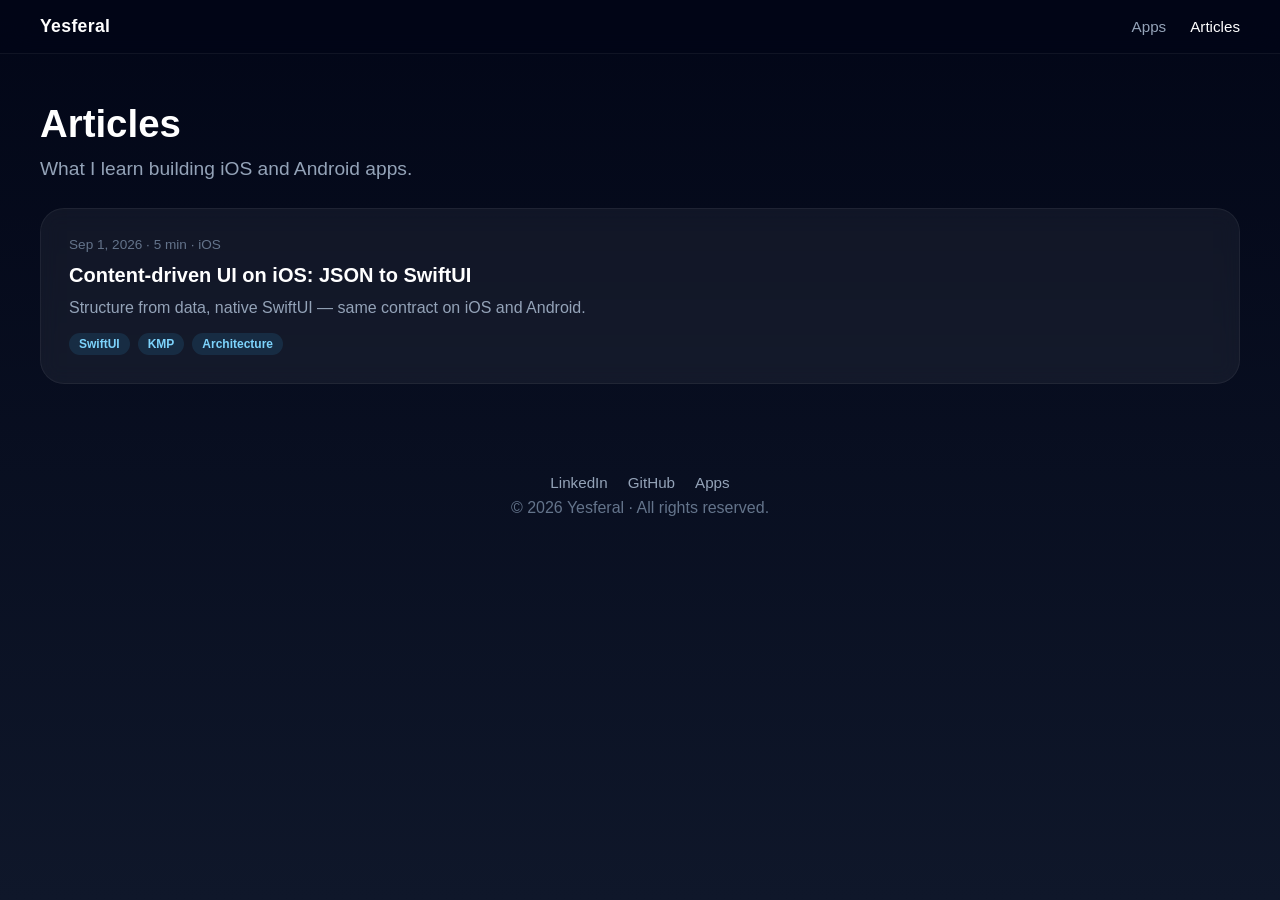
==== articles/index.html @ 01faa684 "Tweak Content-driven UI on iOS article" ====
<!DOCTYPE html>
<html lang="en">
<head>
    <meta charset="UTF-8" />
    <meta name="viewport" content="width=device-width, initial-scale=1.0"/>

    <title>Articles | Yesferal</title>
    <meta name="description" content="What I learn building iOS and Android apps — SwiftUI, Kotlin Multiplatform, and shipping in production."/>
    <link rel="canonical" href="https://yesferal.com/articles/"/>

    <meta property="og:title" content="Articles | Yesferal"/>
    <meta property="og:description" content="What I learn building iOS and Android apps."/>
    <meta property="og:type" content="website"/>
    <meta property="og:url" content="https://yesferal.com/articles/"/>
    <meta property="og:image" content="https://yesferal.com/images/hornsapp.png"/>

    <link rel="stylesheet" href="../styles.css">
</head>

<body>

<nav class="nav">
    <a class="nav-brand" href="/">Yesferal</a>
    <div class="nav-links">
        <a href="/">Apps</a>
        <a class="active" href="/articles/">Articles</a>
    </div>
</nav>

<div class="page-header">
    <h1>Articles</h1>
    <p>What I learn building iOS and Android apps.</p>
</div>

<section class="section">
    <div class="article-grid">
        <a class="article-card" href="/articles/content-driven-ui-swiftui/">
            <p class="meta">Sep 1, 2026 · 5 min · iOS</p>
            <h3>Content-driven UI on iOS: JSON to SwiftUI</h3>
            <p>Structure from data, native SwiftUI — same contract on iOS and Android.</p>
            <div class="tags">
                <span class="tag">SwiftUI</span>
                <span class="tag">KMP</span>
                <span class="tag">Architecture</span>
            </div>
        </a>
    </div>
</section>

<footer>
    <div class="footer-links">
        <a href="https://www.linkedin.com/in/yesferal-cueva" rel="me">LinkedIn</a>
        <a href="https://github.com/Yesferal" rel="me">GitHub</a>
        <a href="/">Apps</a>
    </div>
    © 2026 Yesferal · All rights reserved.
</footer>

</body>
</html>
---- styles.css ----
/* styles.css */

* {
  box-sizing: border-box;
}

html {
  scroll-behavior: smooth;
}

body {
  margin: 0;
  font-family: -apple-system, BlinkMacSystemFont, sans-serif;
  background: linear-gradient(180deg, #020617, #0f172a);
  color: white;
  min-height: 100vh;
}

header {
  text-align: center;
  padding: 80px 20px 40px;
  animation: fadeIn 1s ease;
}

header h1 {
  font-size: 3rem;
  margin-bottom: 10px;
}

header h2 {
  font-size: 2.5rem;
  margin-bottom: 10px;
}

p {
  color: #94a3b8;
  font-size: 1.2rem;
}

.container {
  display: grid;
  grid-template-columns: repeat(auto-fit, minmax(260px, 1fr));
  gap: 30px;
  padding: 40px;
}

.app {
  background: rgba(255,255,255,0.05);
  border-radius: 24px;
  padding: 20px;
  text-align: center;
  backdrop-filter: blur(10px);
  transition: all 0.3s ease;
  opacity: 0;
  transform: translateY(30px);
}

.app.visible {
  opacity: 1;
  transform: translateY(0);
}

.app:hover {
  transform: translateY(-8px) scale(1.02);
}

.app img {
  width: 90px;
  border-radius: 22px;
}

.btn {
  display: block;
  margin: 10px 0;
  padding: 12px;
  border-radius: 12px;
  text-decoration: none;
  font-weight: 600;
  transition: 0.2s;
}

.play {
  background: #22c55e;
  color: black;
}

.play:hover {
  background: #16a34a;
}

.appstore {
  background: white;
  color: black;
}

.appstore:hover {
  background: #e2e8f0;
}

.store-btn {
  background: rgba(255,255,255,0.1);
  color: white;
}

.store-btn:hover {
  background: rgba(255,255,255,0.2);
}

footer {
  text-align: center;
  padding: 30px;
  color: #64748b;
}

@keyframes fadeIn {
  from { opacity: 0; transform: translateY(-20px); }
  to { opacity: 1; transform: translateY(0); }
}


a {
  color: inherit;
}

/* TuMatch Style */
#stores {
    display: none;
    margin-top: 15px;
}

/* Navigation */
.nav {
  display: flex;
  justify-content: space-between;
  align-items: center;
  padding: 16px 40px;
  position: sticky;
  top: 0;
  z-index: 20;
  background: rgba(2, 6, 23, 0.75);
  backdrop-filter: blur(16px);
  border-bottom: 1px solid rgba(255, 255, 255, 0.06);
}

.nav-brand {
  font-weight: 700;
  font-size: 1.1rem;
  text-decoration: none;
  letter-spacing: 0.02em;
}

.nav-links {
  display: flex;
  gap: 24px;
}

.nav-links a {
  text-decoration: none;
  color: #94a3b8;
  font-weight: 500;
  font-size: 0.95rem;
}

.nav-links a:hover,
.nav-links a.active {
  color: white;
}

/* Homepage intro */
header p.lead {
  max-width: 560px;
  margin: 0 auto;
}

.section {
  padding: 20px 40px 60px;
}

.section-heading {
  display: flex;
  justify-content: space-between;
  align-items: baseline;
  gap: 16px;
  margin-bottom: 24px;
}

.section-heading h2 {
  margin: 0;
  font-size: 1.6rem;
}

.section-heading a {
  color: #38bdf8;
  text-decoration: none;
  font-weight: 600;
  font-size: 0.95rem;
}

.section-heading a:hover {
  text-decoration: underline;
}

/* Article cards */
.article-grid {
  display: grid;
  grid-template-columns: repeat(auto-fit, minmax(280px, 1fr));
  gap: 24px;
}

.article-card {
  display: block;
  background: rgba(255, 255, 255, 0.05);
  border-radius: 24px;
  padding: 28px;
  text-decoration: none;
  backdrop-filter: blur(10px);
  border: 1px solid rgba(255, 255, 255, 0.06);
  transition: transform 0.3s ease, background 0.3s ease;
}

.article-card:hover {
  transform: translateY(-6px);
  background: rgba(255, 255, 255, 0.08);
}

.article-card .meta {
  color: #64748b;
  font-size: 0.85rem;
  margin: 0 0 12px;
}

.article-card h3 {
  margin: 0 0 12px;
  font-size: 1.25rem;
  color: white;
}

.article-card p {
  margin: 0 0 16px;
  font-size: 1rem;
  color: #94a3b8;
}

.tags {
  display: flex;
  flex-wrap: wrap;
  gap: 8px;
}

.tag {
  display: inline-block;
  padding: 4px 10px;
  border-radius: 999px;
  background: rgba(56, 189, 248, 0.12);
  color: #7dd3fc;
  font-size: 0.75rem;
  font-weight: 600;
}

/* Article page */
.article-wrap {
  max-width: 720px;
  margin: 0 auto;
  padding: 48px 24px 80px;
  animation: fadeIn 0.8s ease;
}

.article-wrap .crumb {
  color: #64748b;
  font-size: 0.9rem;
  text-decoration: none;
}

.article-wrap .crumb:hover {
  color: #94a3b8;
}

.article-wrap header {
  text-align: left;
  padding: 24px 0 8px;
}

.article-wrap header h1 {
  font-size: clamp(1.8rem, 4vw, 2.6rem);
  line-height: 1.2;
  margin: 0 0 16px;
}

.article-wrap .byline {
  font-size: 0.95rem;
  color: #94a3b8;
  margin: 0 0 8px;
}

.article-body p,
.article-body li {
  color: #cbd5e1;
  font-size: 1.125rem;
  line-height: 1.75;
}

.article-body p {
  margin: 0 0 1.25em;
}

.article-body h2 {
  font-size: 1.45rem;
  margin: 2.4em 0 0.7em;
}

.article-body h3 {
  font-size: 1.15rem;
  margin: 1.8em 0 0.5em;
}

.article-body ul,
.article-body ol {
  padding-left: 1.3em;
  margin: 0 0 1.4em;
}

.article-body li {
  margin-bottom: 0.5em;
}

.article-body a {
  color: #38bdf8;
}

.article-body strong {
  color: #f8fafc;
}

.article-body pre {
  background: #010409;
  border: 1px solid rgba(255, 255, 255, 0.08);
  border-radius: 16px;
  padding: 18px 20px;
  overflow-x: auto;
  margin: 0 0 1.5em;
}

.article-body code {
  font-family: ui-monospace, SFMono-Regular, Menlo, Monaco, Consolas, monospace;
  font-size: 0.88em;
}

.article-body p code,
.article-body li code {
  background: rgba(255, 255, 255, 0.08);
  padding: 2px 6px;
  border-radius: 6px;
  color: #e2e8f0;
}

.article-body pre code {
  color: #e2e8f0;
  font-size: 0.85rem;
  line-height: 1.6;
}

.diagram {
  background: rgba(255, 255, 255, 0.04);
  border: 1px solid rgba(255, 255, 255, 0.08);
  border-radius: 16px;
  padding: 20px 24px;
  margin: 0 0 1.5em;
  overflow-x: auto;
}

.diagram pre {
  background: none;
  border: 0;
  padding: 0;
  margin: 0;
  color: #94a3b8;
  font-size: 0.82rem;
  line-height: 1.45;
}

.callout {
  background: rgba(56, 189, 248, 0.08);
  border-left: 3px solid #38bdf8;
  border-radius: 0 12px 12px 0;
  padding: 16px 20px;
  margin: 0 0 1.5em;
}

.callout p {
  margin: 0;
  font-size: 1.05rem;
}

.article-footer {
  margin-top: 48px;
  padding-top: 28px;
  border-top: 1px solid rgba(255, 255, 255, 0.08);
}

.article-footer p {
  font-size: 1rem;
}

.share-row {
  display: flex;
  flex-wrap: wrap;
  gap: 12px;
  margin-top: 16px;
}

.share-btn {
  display: inline-block;
  padding: 10px 16px;
  border-radius: 12px;
  text-decoration: none;
  font-weight: 600;
  font-size: 0.9rem;
  background: rgba(255, 255, 255, 0.1);
  color: white;
}

.share-btn:hover {
  background: rgba(255, 255, 255, 0.18);
}

.share-btn.linkedin {
  background: #0a66c2;
}

.share-btn.linkedin:hover {
  background: #004182;
}

.footer-links {
  display: flex;
  justify-content: center;
  gap: 20px;
  margin-bottom: 8px;
}

.footer-links a {
  color: #94a3b8;
  text-decoration: none;
  font-size: 0.95rem;
}

.footer-links a:hover {
  color: white;
}

.page-header {
  padding: 48px 40px 8px;
}

.page-header h1 {
  font-size: 2.4rem;
  margin: 0 0 12px;
}

.page-header p {
  max-width: 640px;
  margin: 0;
}

@media (max-width: 640px) {
  .nav,
  .section,
  .page-header,
  .container {
    padding-left: 20px;
    padding-right: 20px;
  }

  header {
    padding: 48px 20px 24px;
  }

  header h1 {
    font-size: 2.2rem;
  }

  .section-heading {
    flex-direction: column;
    align-items: flex-start;
  }
}
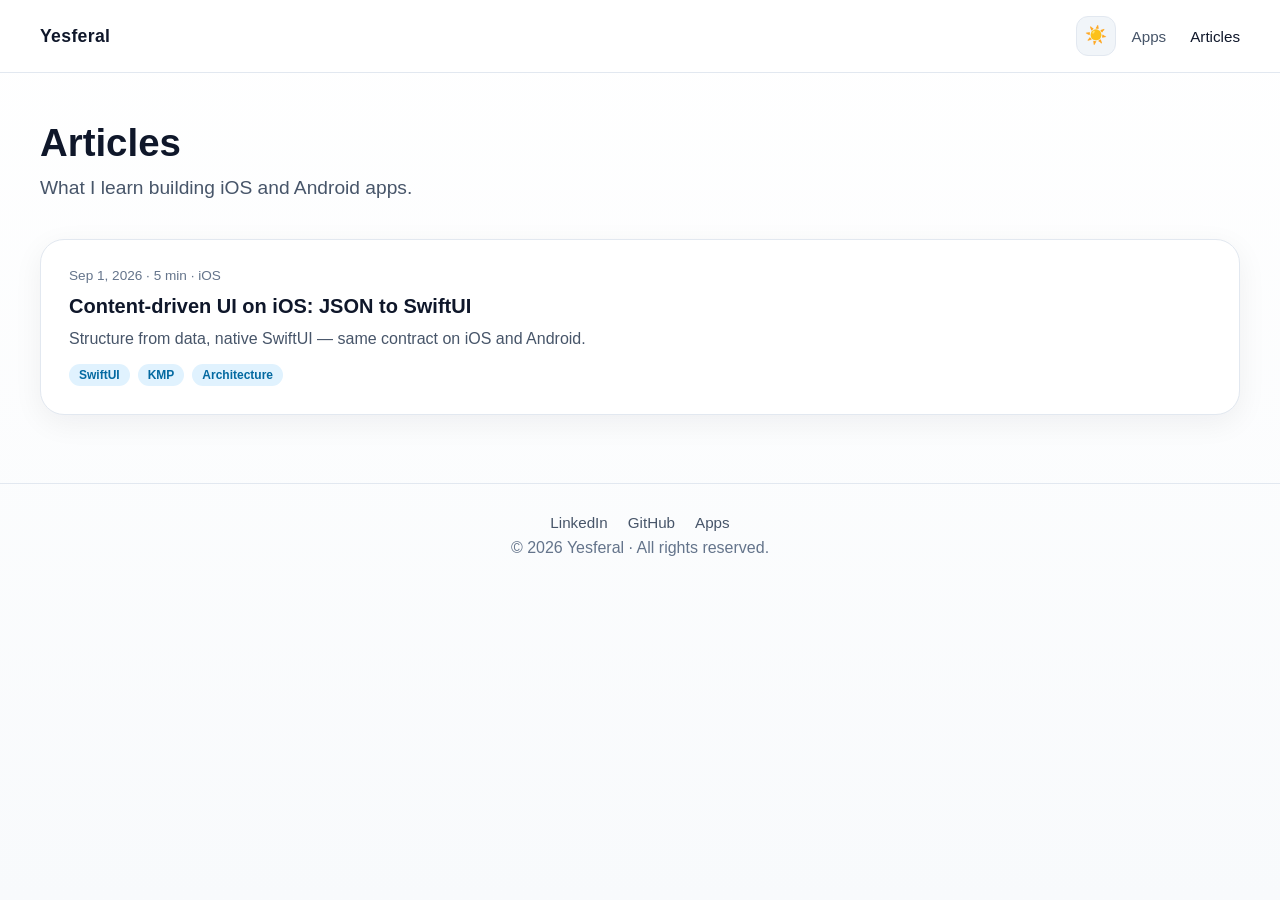
==== commit 99630bd1: "Add light/dark theme toggle" ====
--- a/articles/index.html
+++ b/articles/index.html
@@ -3,6 +3,14 @@
 <head>
     <meta charset="UTF-8" />
     <meta name="viewport" content="width=device-width, initial-scale=1.0"/>
+
+    <script>
+      (function () {
+        const stored = localStorage.getItem("theme");
+        const theme = stored || (window.matchMedia("(prefers-color-scheme: light)").matches ? "light" : "dark");
+        document.documentElement.setAttribute("data-theme", theme);
+      })();
+    </script>
 
     <title>Articles | Yesferal</title>
     <meta name="description" content="What I learn building iOS and Android apps — SwiftUI, Kotlin Multiplatform, and shipping in production."/>
@@ -21,9 +29,12 @@
 
 <nav class="nav">
     <a class="nav-brand" href="/">Yesferal</a>
-    <div class="nav-links">
-        <a href="/">Apps</a>
-        <a class="active" href="/articles/">Articles</a>
+    <div class="nav-actions">
+        <button type="button" class="theme-toggle" id="theme-toggle" aria-label="Toggle theme">🌙</button>
+        <div class="nav-links">
+            <a href="/">Apps</a>
+            <a class="active" href="/articles/">Articles</a>
+        </div>
     </div>
 </nav>
 
@@ -56,5 +67,7 @@
     © 2026 Yesferal · All rights reserved.
 </footer>
 
+<script src="../theme.js"></script>
+
 </body>
 </html>
--- a/styles.css
+++ b/styles.css
@@ -6,19 +6,89 @@
 
 html {
   scroll-behavior: smooth;
+}
+
+:root,
+[data-theme="dark"] {
+  color-scheme: dark;
+  --bg-start: #020617;
+  --bg-end: #0f172a;
+  --text: #ffffff;
+  --text-muted: #94a3b8;
+  --text-subtle: #64748b;
+  --card-bg: rgba(255, 255, 255, 0.05);
+  --card-hover: rgba(255, 255, 255, 0.08);
+  --card-border: rgba(255, 255, 255, 0.06);
+  --nav-bg: rgba(2, 6, 23, 0.75);
+  --nav-border: rgba(255, 255, 255, 0.06);
+  --link: #38bdf8;
+  --tag-bg: rgba(56, 189, 248, 0.12);
+  --tag-text: #7dd3fc;
+  --code-bg: rgba(255, 255, 255, 0.08);
+  --pre-bg: #010409;
+  --pre-border: rgba(255, 255, 255, 0.08);
+  --diagram-bg: rgba(255, 255, 255, 0.04);
+  --callout-bg: rgba(56, 189, 248, 0.08);
+  --callout-border: #38bdf8;
+  --strong: #f8fafc;
+  --body-text: #cbd5e1;
+  --btn-muted-bg: rgba(255, 255, 255, 0.1);
+  --btn-muted-hover: rgba(255, 255, 255, 0.18);
+  --carousel-btn-bg: rgba(255, 255, 255, 0.08);
+  --carousel-btn-border: rgba(255, 255, 255, 0.1);
+  --footer-border: rgba(255, 255, 255, 0.08);
+  --shadow: none;
+  --theme-toggle-bg: rgba(255, 255, 255, 0.08);
+}
+
+[data-theme="light"] {
+  color-scheme: light;
+  --bg-start: #ffffff;
+  --bg-end: #f8fafc;
+  --text: #0f172a;
+  --text-muted: #475569;
+  --text-subtle: #64748b;
+  --card-bg: #ffffff;
+  --card-hover: #ffffff;
+  --card-border: #e2e8f0;
+  --nav-bg: rgba(255, 255, 255, 0.92);
+  --nav-border: #e2e8f0;
+  --link: #0369a1;
+  --tag-bg: #e0f2fe;
+  --tag-text: #0369a1;
+  --code-bg: #f1f5f9;
+  --pre-bg: #f8fafc;
+  --pre-border: #e2e8f0;
+  --diagram-bg: #f8fafc;
+  --callout-bg: #f0f9ff;
+  --callout-border: #0284c7;
+  --strong: #0f172a;
+  --body-text: #334155;
+  --btn-muted-bg: #f1f5f9;
+  --btn-muted-hover: #e2e8f0;
+  --carousel-btn-bg: #ffffff;
+  --carousel-btn-border: #e2e8f0;
+  --footer-border: #e2e8f0;
+  --shadow: 0 8px 30px rgba(15, 23, 42, 0.06);
+  --theme-toggle-bg: #f1f5f9;
 }
 
 body {
   margin: 0;
   font-family: -apple-system, BlinkMacSystemFont, sans-serif;
-  background: linear-gradient(180deg, #020617, #0f172a);
-  color: white;
+  background: linear-gradient(180deg, var(--bg-start), var(--bg-end));
+  color: var(--text);
   min-height: 100vh;
+  transition: background 0.25s ease, color 0.25s ease;
+}
+
+a {
+  color: inherit;
 }
 
 header {
   text-align: center;
-  padding: 80px 20px 40px;
+  padding: 80px 20px 32px;
   animation: fadeIn 1s ease;
 }
 
@@ -33,40 +103,13 @@
 }
 
 p {
-  color: #94a3b8;
+  color: var(--text-muted);
   font-size: 1.2rem;
 }
 
-.container {
-  display: grid;
-  grid-template-columns: repeat(auto-fit, minmax(260px, 1fr));
-  gap: 30px;
-  padding: 40px;
-}
-
-.app {
-  background: rgba(255,255,255,0.05);
-  border-radius: 24px;
-  padding: 20px;
-  text-align: center;
-  backdrop-filter: blur(10px);
-  transition: all 0.3s ease;
-  opacity: 0;
-  transform: translateY(30px);
-}
-
-.app.visible {
-  opacity: 1;
-  transform: translateY(0);
-}
-
-.app:hover {
-  transform: translateY(-8px) scale(1.02);
-}
-
-.app img {
-  width: 90px;
-  border-radius: 22px;
+header p.lead {
+  max-width: 560px;
+  margin: 0 auto;
 }
 
 .btn {
@@ -98,18 +141,20 @@
 }
 
 .store-btn {
-  background: rgba(255,255,255,0.1);
-  color: white;
+  background: var(--btn-muted-bg);
+  color: var(--text);
 }
 
 .store-btn:hover {
-  background: rgba(255,255,255,0.2);
+  background: var(--btn-muted-hover);
 }
 
 footer {
   text-align: center;
   padding: 30px;
-  color: #64748b;
+  color: var(--text-subtle);
+  border-top: 1px solid var(--footer-border);
+  margin-top: 20px;
 }
 
 @keyframes fadeIn {
@@ -117,15 +162,10 @@
   to { opacity: 1; transform: translateY(0); }
 }
 
-
-a {
-  color: inherit;
-}
-
-/* TuMatch Style */
+/* TuMatch */
 #stores {
-    display: none;
-    margin-top: 15px;
+  display: none;
+  margin-top: 15px;
 }
 
 /* Navigation */
@@ -137,9 +177,9 @@
   position: sticky;
   top: 0;
   z-index: 20;
-  background: rgba(2, 6, 23, 0.75);
+  background: var(--nav-bg);
   backdrop-filter: blur(16px);
-  border-bottom: 1px solid rgba(255, 255, 255, 0.06);
+  border-bottom: 1px solid var(--nav-border);
 }
 
 .nav-brand {
@@ -147,6 +187,13 @@
   font-size: 1.1rem;
   text-decoration: none;
   letter-spacing: 0.02em;
+  color: var(--text);
+}
+
+.nav-actions {
+  display: flex;
+  align-items: center;
+  gap: 16px;
 }
 
 .nav-links {
@@ -156,24 +203,39 @@
 
 .nav-links a {
   text-decoration: none;
-  color: #94a3b8;
+  color: var(--text-muted);
   font-weight: 500;
   font-size: 0.95rem;
 }
 
 .nav-links a:hover,
 .nav-links a.active {
-  color: white;
-}
-
-/* Homepage intro */
-header p.lead {
-  max-width: 560px;
-  margin: 0 auto;
-}
-
+  color: var(--text);
+}
+
+.theme-toggle {
+  width: 40px;
+  height: 40px;
+  border-radius: 12px;
+  border: 1px solid var(--card-border);
+  background: var(--theme-toggle-bg);
+  cursor: pointer;
+  font-size: 1.1rem;
+  line-height: 1;
+  display: flex;
+  align-items: center;
+  justify-content: center;
+  transition: background 0.2s ease;
+}
+
+.theme-toggle:hover {
+  background: var(--btn-muted-hover);
+}
+
+/* Sections */
 .section {
-  padding: 20px 40px 60px;
+  padding: 32px 40px 48px;
+  scroll-margin-top: 80px;
 }
 
 .section-heading {
@@ -187,10 +249,11 @@
 .section-heading h2 {
   margin: 0;
   font-size: 1.6rem;
+  color: var(--text);
 }
 
 .section-heading a {
-  color: #38bdf8;
+  color: var(--link);
   text-decoration: none;
   font-weight: 600;
   font-size: 0.95rem;
@@ -198,6 +261,99 @@
 
 .section-heading a:hover {
   text-decoration: underline;
+}
+
+/* Carousel */
+.carousel {
+  position: relative;
+}
+
+.carousel-viewport {
+  overflow-x: auto;
+  scroll-snap-type: x mandatory;
+  scroll-behavior: smooth;
+  -webkit-overflow-scrolling: touch;
+  scrollbar-width: none;
+  padding: 4px 0 8px;
+}
+
+.carousel-viewport::-webkit-scrollbar {
+  display: none;
+}
+
+.carousel-track {
+  display: flex;
+  gap: 24px;
+}
+
+.carousel-item {
+  flex: 0 0 280px;
+  scroll-snap-align: start;
+}
+
+.carousel-btn {
+  position: absolute;
+  top: 50%;
+  transform: translateY(-50%);
+  width: 44px;
+  height: 44px;
+  border-radius: 50%;
+  border: 1px solid var(--carousel-btn-border);
+  background: var(--carousel-btn-bg);
+  color: var(--text);
+  font-size: 1.6rem;
+  line-height: 1;
+  cursor: pointer;
+  z-index: 2;
+  box-shadow: var(--shadow);
+  display: flex;
+  align-items: center;
+  justify-content: center;
+  transition: background 0.2s ease;
+}
+
+.carousel-btn:hover {
+  background: var(--btn-muted-hover);
+}
+
+.carousel-btn-prev {
+  left: -12px;
+}
+
+.carousel-btn-next {
+  right: -12px;
+}
+
+/* Apps */
+.app {
+  background: var(--card-bg);
+  border-radius: 24px;
+  padding: 20px;
+  text-align: center;
+  backdrop-filter: blur(10px);
+  border: 1px solid var(--card-border);
+  box-shadow: var(--shadow);
+  transition: transform 0.3s ease, background 0.3s ease, box-shadow 0.3s ease;
+  opacity: 0;
+  transform: translateY(20px);
+}
+
+.app.visible {
+  opacity: 1;
+  transform: translateY(0);
+}
+
+.app.visible:hover {
+  transform: translateY(-6px);
+}
+
+.app img {
+  width: 90px;
+  border-radius: 22px;
+}
+
+.app h3 {
+  color: var(--text);
 }
 
 /* Article cards */
@@ -209,22 +365,26 @@
 
 .article-card {
   display: block;
-  background: rgba(255, 255, 255, 0.05);
+  background: var(--card-bg);
   border-radius: 24px;
   padding: 28px;
   text-decoration: none;
-  backdrop-filter: blur(10px);
-  border: 1px solid rgba(255, 255, 255, 0.06);
-  transition: transform 0.3s ease, background 0.3s ease;
+  border: 1px solid var(--card-border);
+  box-shadow: var(--shadow);
+  transition: transform 0.3s ease, background 0.3s ease, box-shadow 0.3s ease;
+}
+
+.article-card.carousel-item {
+  min-height: 100%;
 }
 
 .article-card:hover {
   transform: translateY(-6px);
-  background: rgba(255, 255, 255, 0.08);
+  background: var(--card-hover);
 }
 
 .article-card .meta {
-  color: #64748b;
+  color: var(--text-subtle);
   font-size: 0.85rem;
   margin: 0 0 12px;
 }
@@ -232,13 +392,13 @@
 .article-card h3 {
   margin: 0 0 12px;
   font-size: 1.25rem;
-  color: white;
+  color: var(--text);
 }
 
 .article-card p {
   margin: 0 0 16px;
   font-size: 1rem;
-  color: #94a3b8;
+  color: var(--text-muted);
 }
 
 .tags {
@@ -251,8 +411,8 @@
   display: inline-block;
   padding: 4px 10px;
   border-radius: 999px;
-  background: rgba(56, 189, 248, 0.12);
-  color: #7dd3fc;
+  background: var(--tag-bg);
+  color: var(--tag-text);
   font-size: 0.75rem;
   font-weight: 600;
 }
@@ -266,13 +426,13 @@
 }
 
 .article-wrap .crumb {
-  color: #64748b;
+  color: var(--text-subtle);
   font-size: 0.9rem;
   text-decoration: none;
 }
 
 .article-wrap .crumb:hover {
-  color: #94a3b8;
+  color: var(--text-muted);
 }
 
 .article-wrap header {
@@ -284,17 +444,18 @@
   font-size: clamp(1.8rem, 4vw, 2.6rem);
   line-height: 1.2;
   margin: 0 0 16px;
+  color: var(--text);
 }
 
 .article-wrap .byline {
   font-size: 0.95rem;
-  color: #94a3b8;
+  color: var(--text-muted);
   margin: 0 0 8px;
 }
 
 .article-body p,
 .article-body li {
-  color: #cbd5e1;
+  color: var(--body-text);
   font-size: 1.125rem;
   line-height: 1.75;
 }
@@ -306,11 +467,13 @@
 .article-body h2 {
   font-size: 1.45rem;
   margin: 2.4em 0 0.7em;
+  color: var(--text);
 }
 
 .article-body h3 {
   font-size: 1.15rem;
   margin: 1.8em 0 0.5em;
+  color: var(--text);
 }
 
 .article-body ul,
@@ -324,16 +487,16 @@
 }
 
 .article-body a {
-  color: #38bdf8;
+  color: var(--link);
 }
 
 .article-body strong {
-  color: #f8fafc;
+  color: var(--strong);
 }
 
 .article-body pre {
-  background: #010409;
-  border: 1px solid rgba(255, 255, 255, 0.08);
+  background: var(--pre-bg);
+  border: 1px solid var(--pre-border);
   border-radius: 16px;
   padding: 18px 20px;
   overflow-x: auto;
@@ -347,25 +510,26 @@
 
 .article-body p code,
 .article-body li code {
-  background: rgba(255, 255, 255, 0.08);
+  background: var(--code-bg);
   padding: 2px 6px;
   border-radius: 6px;
-  color: #e2e8f0;
+  color: var(--body-text);
 }
 
 .article-body pre code {
-  color: #e2e8f0;
+  color: var(--body-text);
   font-size: 0.85rem;
   line-height: 1.6;
 }
 
 .diagram {
-  background: rgba(255, 255, 255, 0.04);
-  border: 1px solid rgba(255, 255, 255, 0.08);
+  background: var(--diagram-bg);
+  border: 1px solid var(--card-border);
   border-radius: 16px;
   padding: 20px 24px;
   margin: 0 0 1.5em;
   overflow-x: auto;
+  box-shadow: var(--shadow);
 }
 
 .diagram pre {
@@ -373,14 +537,14 @@
   border: 0;
   padding: 0;
   margin: 0;
-  color: #94a3b8;
+  color: var(--text-muted);
   font-size: 0.82rem;
   line-height: 1.45;
 }
 
 .callout {
-  background: rgba(56, 189, 248, 0.08);
-  border-left: 3px solid #38bdf8;
+  background: var(--callout-bg);
+  border-left: 3px solid var(--callout-border);
   border-radius: 0 12px 12px 0;
   padding: 16px 20px;
   margin: 0 0 1.5em;
@@ -389,12 +553,13 @@
 .callout p {
   margin: 0;
   font-size: 1.05rem;
+  color: var(--body-text);
 }
 
 .article-footer {
   margin-top: 48px;
   padding-top: 28px;
-  border-top: 1px solid rgba(255, 255, 255, 0.08);
+  border-top: 1px solid var(--footer-border);
 }
 
 .article-footer p {
@@ -415,16 +580,17 @@
   text-decoration: none;
   font-weight: 600;
   font-size: 0.9rem;
-  background: rgba(255, 255, 255, 0.1);
-  color: white;
+  background: var(--btn-muted-bg);
+  color: var(--text);
 }
 
 .share-btn:hover {
-  background: rgba(255, 255, 255, 0.18);
+  background: var(--btn-muted-hover);
 }
 
 .share-btn.linkedin {
   background: #0a66c2;
+  color: white;
 }
 
 .share-btn.linkedin:hover {
@@ -439,13 +605,13 @@
 }
 
 .footer-links a {
-  color: #94a3b8;
+  color: var(--text-muted);
   text-decoration: none;
   font-size: 0.95rem;
 }
 
 .footer-links a:hover {
-  color: white;
+  color: var(--text);
 }
 
 .page-header {
@@ -455,6 +621,7 @@
 .page-header h1 {
   font-size: 2.4rem;
   margin: 0 0 12px;
+  color: var(--text);
 }
 
 .page-header p {
@@ -465,8 +632,7 @@
 @media (max-width: 640px) {
   .nav,
   .section,
-  .page-header,
-  .container {
+  .page-header {
     padding-left: 20px;
     padding-right: 20px;
   }
@@ -483,4 +649,12 @@
     flex-direction: column;
     align-items: flex-start;
   }
-}
+
+  .carousel-btn {
+    display: none;
+  }
+
+  .carousel-item {
+    flex: 0 0 85%;
+  }
+}
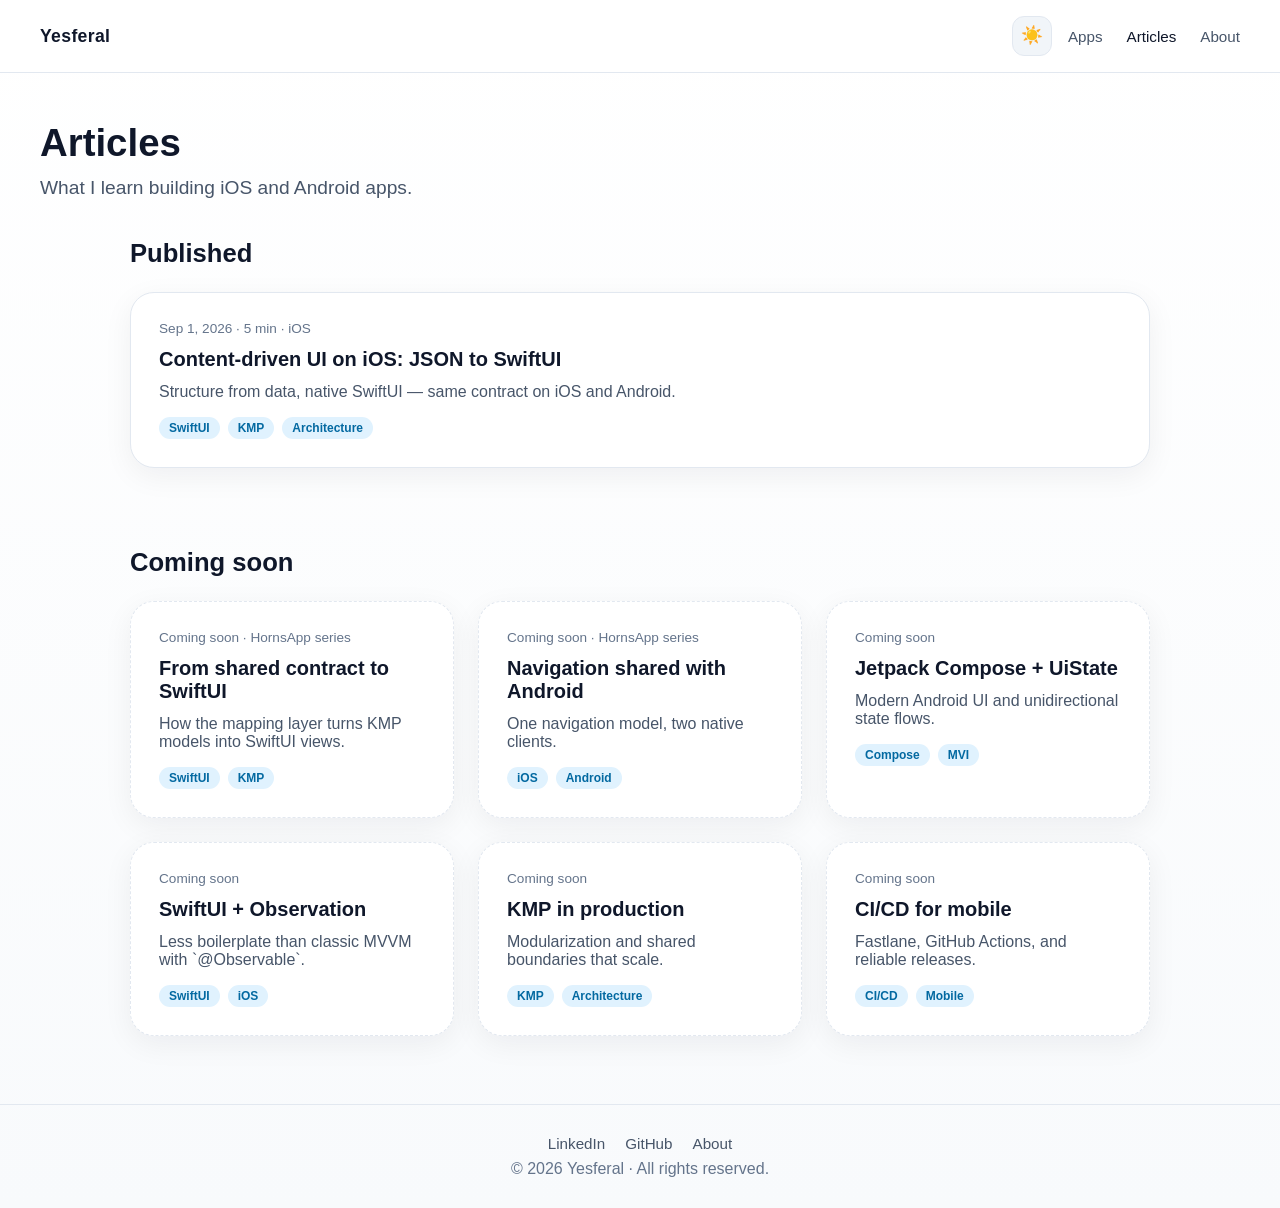
==== commit 59ddb631: "Add about section" ====
--- a/articles/index.html
+++ b/articles/index.html
@@ -22,6 +22,10 @@
     <meta property="og:url" content="https://yesferal.com/articles/"/>
     <meta property="og:image" content="https://yesferal.com/images/hornsapp.png"/>
 
+    <link rel="icon" href="/favicon.ico" sizes="32x32">
+    <link rel="icon" type="image/png" href="/favicon-32x32.png" sizes="32x32">
+    <link rel="apple-touch-icon" href="/apple-touch-icon.png">
+
     <link rel="stylesheet" href="../styles.css">
 </head>
 
@@ -34,6 +38,7 @@
         <div class="nav-links">
             <a href="/">Apps</a>
             <a class="active" href="/articles/">Articles</a>
+            <a href="/#about">About</a>
         </div>
     </div>
 </nav>
@@ -44,6 +49,9 @@
 </div>
 
 <section class="section">
+    <div class="section-heading">
+        <h2>Published</h2>
+    </div>
     <div class="article-grid">
         <a class="article-card" href="/articles/content-driven-ui-swiftui/">
             <p class="meta">Sep 1, 2026 · 5 min · iOS</p>
@@ -58,11 +66,55 @@
     </div>
 </section>
 
+<section class="section" id="coming-soon">
+    <div class="section-heading">
+        <h2>Coming soon</h2>
+    </div>
+    <div class="article-grid">
+        <div class="article-card article-card--soon">
+            <p class="meta">Coming soon · HornsApp series</p>
+            <h3>From shared contract to SwiftUI</h3>
+            <p>How the mapping layer turns KMP models into SwiftUI views.</p>
+            <div class="tags"><span class="tag">SwiftUI</span><span class="tag">KMP</span></div>
+        </div>
+        <div class="article-card article-card--soon">
+            <p class="meta">Coming soon · HornsApp series</p>
+            <h3>Navigation shared with Android</h3>
+            <p>One navigation model, two native clients.</p>
+            <div class="tags"><span class="tag">iOS</span><span class="tag">Android</span></div>
+        </div>
+        <div class="article-card article-card--soon">
+            <p class="meta">Coming soon</p>
+            <h3>Jetpack Compose + UiState</h3>
+            <p>Modern Android UI and unidirectional state flows.</p>
+            <div class="tags"><span class="tag">Compose</span><span class="tag">MVI</span></div>
+        </div>
+        <div class="article-card article-card--soon">
+            <p class="meta">Coming soon</p>
+            <h3>SwiftUI + Observation</h3>
+            <p>Less boilerplate than classic MVVM with `@Observable`.</p>
+            <div class="tags"><span class="tag">SwiftUI</span><span class="tag">iOS</span></div>
+        </div>
+        <div class="article-card article-card--soon">
+            <p class="meta">Coming soon</p>
+            <h3>KMP in production</h3>
+            <p>Modularization and shared boundaries that scale.</p>
+            <div class="tags"><span class="tag">KMP</span><span class="tag">Architecture</span></div>
+        </div>
+        <div class="article-card article-card--soon">
+            <p class="meta">Coming soon</p>
+            <h3>CI/CD for mobile</h3>
+            <p>Fastlane, GitHub Actions, and reliable releases.</p>
+            <div class="tags"><span class="tag">CI/CD</span><span class="tag">Mobile</span></div>
+        </div>
+    </div>
+</section>
+
 <footer>
     <div class="footer-links">
         <a href="https://www.linkedin.com/in/yesferal-cueva" rel="me">LinkedIn</a>
         <a href="https://github.com/Yesferal" rel="me">GitHub</a>
-        <a href="/">Apps</a>
+        <a href="/#about">About</a>
     </div>
     © 2026 Yesferal · All rights reserved.
 </footer>
--- a/styles.css
+++ b/styles.css
@@ -39,6 +39,10 @@
   --footer-border: rgba(255, 255, 255, 0.08);
   --shadow: none;
   --theme-toggle-bg: rgba(255, 255, 255, 0.08);
+  --hero-glow: rgba(56, 189, 248, 0.15);
+  --hero-btn-primary-bg: #38bdf8;
+  --hero-btn-primary-text: #020617;
+  --hero-btn-secondary-bg: rgba(255, 255, 255, 0.08);
 }
 
 [data-theme="light"] {
@@ -71,6 +75,10 @@
   --footer-border: #e2e8f0;
   --shadow: 0 8px 30px rgba(15, 23, 42, 0.06);
   --theme-toggle-bg: #f1f5f9;
+  --hero-glow: rgba(2, 132, 199, 0.12);
+  --hero-btn-primary-bg: #0284c7;
+  --hero-btn-primary-text: #ffffff;
+  --hero-btn-secondary-bg: #f1f5f9;
 }
 
 body {
@@ -79,6 +87,7 @@
   background: linear-gradient(180deg, var(--bg-start), var(--bg-end));
   color: var(--text);
   min-height: 100vh;
+  overflow-x: hidden;
   transition: background 0.25s ease, color 0.25s ease;
 }
 
@@ -86,20 +95,26 @@
   color: inherit;
 }
 
-header {
+/* Legacy centered header (article pages use .article-wrap header) */
+header:not(.hero) {
   text-align: center;
   padding: 80px 20px 32px;
   animation: fadeIn 1s ease;
 }
 
-header h1 {
+header:not(.hero) h1 {
   font-size: 3rem;
   margin-bottom: 10px;
 }
 
-header h2 {
+header:not(.hero) h2 {
   font-size: 2.5rem;
   margin-bottom: 10px;
+}
+
+header:not(.hero) p.lead {
+  max-width: 560px;
+  margin: 0 auto;
 }
 
 p {
@@ -107,9 +122,247 @@
   font-size: 1.2rem;
 }
 
-header p.lead {
-  max-width: 560px;
+/* Hero */
+.hero {
+  display: grid;
+  grid-template-columns: 1fr 1fr;
+  align-items: center;
+  gap: 48px;
+  max-width: 1100px;
   margin: 0 auto;
+  padding: 64px 40px 48px;
+  animation: fadeIn 1s ease;
+  text-align: left;
+}
+
+.hero-content {
+  max-width: 520px;
+}
+
+.hero-label {
+  font-size: 0.85rem;
+  font-weight: 700;
+  letter-spacing: 0.12em;
+  text-transform: uppercase;
+  color: var(--link);
+  margin: 0 0 12px;
+}
+
+.hero h1 {
+  font-size: clamp(2.8rem, 6vw, 4rem);
+  margin: 0 0 16px;
+  line-height: 1.05;
+  color: var(--text);
+}
+
+.hero .lead {
+  margin: 0 0 24px;
+  font-size: 1.15rem;
+  line-height: 1.5;
+  max-width: none;
+}
+
+.hero-pills {
+  display: flex;
+  flex-wrap: wrap;
+  gap: 10px;
+  margin-bottom: 28px;
+}
+
+.hero-pill {
+  padding: 6px 14px;
+  border-radius: 999px;
+  border: 1px solid var(--card-border);
+  background: var(--card-bg);
+  font-size: 0.85rem;
+  font-weight: 600;
+  color: var(--text-muted);
+}
+
+.hero-actions {
+  display: flex;
+  flex-wrap: wrap;
+  gap: 12px;
+}
+
+.hero-btn {
+  display: inline-block;
+  padding: 12px 22px;
+  border-radius: 12px;
+  text-decoration: none;
+  font-weight: 600;
+  font-size: 0.95rem;
+  transition: background 0.2s ease, transform 0.2s ease;
+}
+
+.hero-btn-primary {
+  background: var(--hero-btn-primary-bg);
+  color: var(--hero-btn-primary-text);
+}
+
+.hero-btn-primary:hover {
+  filter: brightness(1.08);
+  transform: translateY(-1px);
+}
+
+.hero-btn-secondary {
+  background: var(--hero-btn-secondary-bg);
+  color: var(--text);
+  border: 1px solid var(--card-border);
+}
+
+.hero-btn-secondary:hover {
+  background: var(--btn-muted-hover);
+}
+
+.hero-visual {
+  display: flex;
+  justify-content: center;
+  align-items: center;
+}
+
+.hero-orbit {
+  position: relative;
+  width: 320px;
+  height: 320px;
+}
+
+.hero-orbit::before {
+  content: "";
+  position: absolute;
+  inset: 10%;
+  border-radius: 50%;
+  background: radial-gradient(circle, var(--hero-glow) 0%, transparent 70%);
+}
+
+.hero-app {
+  position: absolute;
+  border-radius: 22%;
+  box-shadow: 0 16px 40px rgba(0, 0, 0, 0.2);
+  border: 1px solid var(--card-border);
+  object-fit: cover;
+}
+
+.hero-app-main {
+  width: 120px;
+  height: 120px;
+  top: 50%;
+  left: 50%;
+  transform: translate(-50%, -50%);
+  z-index: 2;
+}
+
+.hero-app-a {
+  width: 72px;
+  height: 72px;
+  top: 8%;
+  right: 12%;
+}
+
+.hero-app-b {
+  width: 68px;
+  height: 68px;
+  bottom: 10%;
+  left: 8%;
+}
+
+.hero-app-c {
+  width: 64px;
+  height: 64px;
+  bottom: 18%;
+  right: 6%;
+}
+
+/* About */
+.about-section {
+  border-top: 1px solid var(--footer-border);
+  padding-top: 48px;
+}
+
+.about-grid {
+  display: grid;
+  grid-template-columns: 1.4fr 1fr;
+  gap: 32px;
+  align-items: start;
+}
+
+.about-copy h2 {
+  margin: 0 0 16px;
+  font-size: 1.6rem;
+  color: var(--text);
+}
+
+.about-copy p {
+  font-size: 1.05rem;
+  line-height: 1.65;
+  margin: 0 0 16px;
+  max-width: 540px;
+}
+
+.about-links {
+  display: flex;
+  gap: 16px;
+  margin-top: 24px;
+}
+
+.about-link {
+  display: inline-block;
+  padding: 10px 18px;
+  border-radius: 12px;
+  background: var(--hero-btn-primary-bg);
+  color: var(--hero-btn-primary-text);
+  text-decoration: none;
+  font-weight: 600;
+  font-size: 0.9rem;
+}
+
+.about-link:hover {
+  filter: brightness(1.08);
+}
+
+.about-card {
+  background: var(--card-bg);
+  border: 1px solid var(--card-border);
+  border-radius: 24px;
+  padding: 28px;
+  box-shadow: var(--shadow);
+}
+
+.about-card-label {
+  font-size: 0.75rem;
+  font-weight: 700;
+  letter-spacing: 0.1em;
+  text-transform: uppercase;
+  color: var(--text-subtle);
+  margin: 0 0 12px;
+}
+
+.about-card-label:not(:first-child) {
+  margin-top: 24px;
+}
+
+.about-list {
+  list-style: none;
+  padding: 0;
+  margin: 0;
+}
+
+.about-list li {
+  padding: 8px 0;
+  border-bottom: 1px solid var(--card-border);
+  color: var(--text-muted);
+  font-size: 0.95rem;
+}
+
+.about-list li:last-child {
+  border-bottom: 0;
+}
+
+.about-location {
+  margin: 0;
+  font-size: 1rem;
+  color: var(--text);
+  font-weight: 600;
 }
 
 .btn {
@@ -198,7 +451,8 @@
 
 .nav-links {
   display: flex;
-  gap: 24px;
+  flex-wrap: wrap;
+  gap: 16px 24px;
 }
 
 .nav-links a {
@@ -236,6 +490,8 @@
 .section {
   padding: 32px 40px 48px;
   scroll-margin-top: 80px;
+  max-width: 1100px;
+  margin: 0 auto;
 }
 
 .section-heading {
@@ -266,6 +522,7 @@
 /* Carousel */
 .carousel {
   position: relative;
+  padding: 0 52px;
 }
 
 .carousel-viewport {
@@ -317,11 +574,11 @@
 }
 
 .carousel-btn-prev {
-  left: -12px;
+  left: 0;
 }
 
 .carousel-btn-next {
-  right: -12px;
+  right: 0;
 }
 
 /* Apps */
@@ -334,16 +591,9 @@
   border: 1px solid var(--card-border);
   box-shadow: var(--shadow);
   transition: transform 0.3s ease, background 0.3s ease, box-shadow 0.3s ease;
-  opacity: 0;
-  transform: translateY(20px);
-}
-
-.app.visible {
-  opacity: 1;
-  transform: translateY(0);
-}
-
-.app.visible:hover {
+}
+
+.app:hover {
   transform: translateY(-6px);
 }
 
@@ -383,6 +633,20 @@
   background: var(--card-hover);
 }
 
+.article-card--soon {
+  cursor: default;
+  border-style: dashed;
+}
+
+.article-card--soon:hover {
+  transform: none;
+  background: var(--card-bg);
+}
+
+.article-card--soon h3 {
+  color: var(--text-muted);
+}
+
 .article-card .meta {
   color: var(--text-subtle);
   font-size: 0.85rem;
@@ -629,20 +893,60 @@
   margin: 0;
 }
 
+@media (max-width: 900px) {
+  .hero {
+    grid-template-columns: 1fr;
+    text-align: center;
+  }
+
+  .hero-content {
+    max-width: none;
+    margin: 0 auto;
+  }
+
+  .hero-pills,
+  .hero-actions {
+    justify-content: center;
+  }
+}
+
 @media (max-width: 640px) {
   .nav,
   .section,
-  .page-header {
+  .page-header,
+  .hero {
     padding-left: 20px;
     padding-right: 20px;
   }
 
-  header {
-    padding: 48px 20px 24px;
-  }
-
-  header h1 {
-    font-size: 2.2rem;
+  .carousel {
+    padding: 0;
+  }
+
+  .hero {
+    padding-top: 40px;
+  }
+
+  .hero-visual {
+    order: -1;
+  }
+
+  .hero-orbit {
+    width: 260px;
+    height: 260px;
+  }
+
+  .hero-app-main {
+    width: 96px;
+    height: 96px;
+  }
+
+  .about-grid {
+    grid-template-columns: 1fr;
+  }
+
+  .about-links {
+    flex-wrap: wrap;
   }
 
   .section-heading {
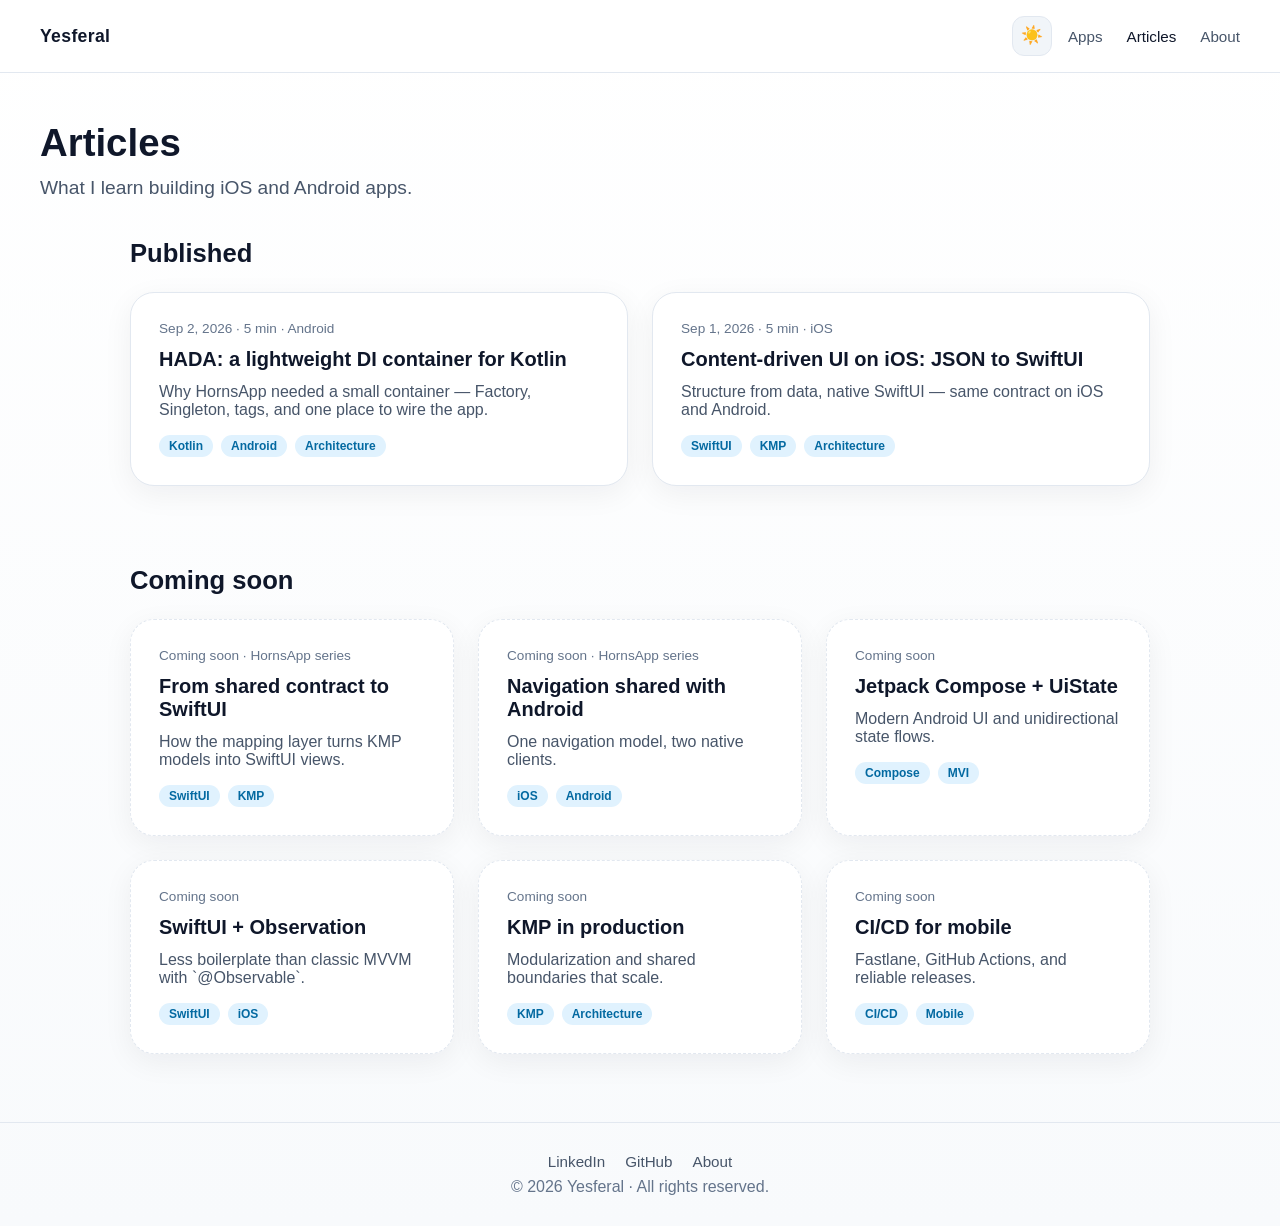
==== commit ea311f77: "Add new article: HADA" ====
--- a/articles/index.html
+++ b/articles/index.html
@@ -53,6 +53,16 @@
         <h2>Published</h2>
     </div>
     <div class="article-grid">
+        <a class="article-card" href="/articles/hada-kotlin-dependency-injection/">
+            <p class="meta">Sep 2, 2026 · 5 min · Android</p>
+            <h3>HADA: a lightweight DI container for Kotlin</h3>
+            <p>Why HornsApp needed a small container — Factory, Singleton, tags, and one place to wire the app.</p>
+            <div class="tags">
+                <span class="tag">Kotlin</span>
+                <span class="tag">Android</span>
+                <span class="tag">Architecture</span>
+            </div>
+        </a>
         <a class="article-card" href="/articles/content-driven-ui-swiftui/">
             <p class="meta">Sep 1, 2026 · 5 min · iOS</p>
             <h3>Content-driven UI on iOS: JSON to SwiftUI</h3>
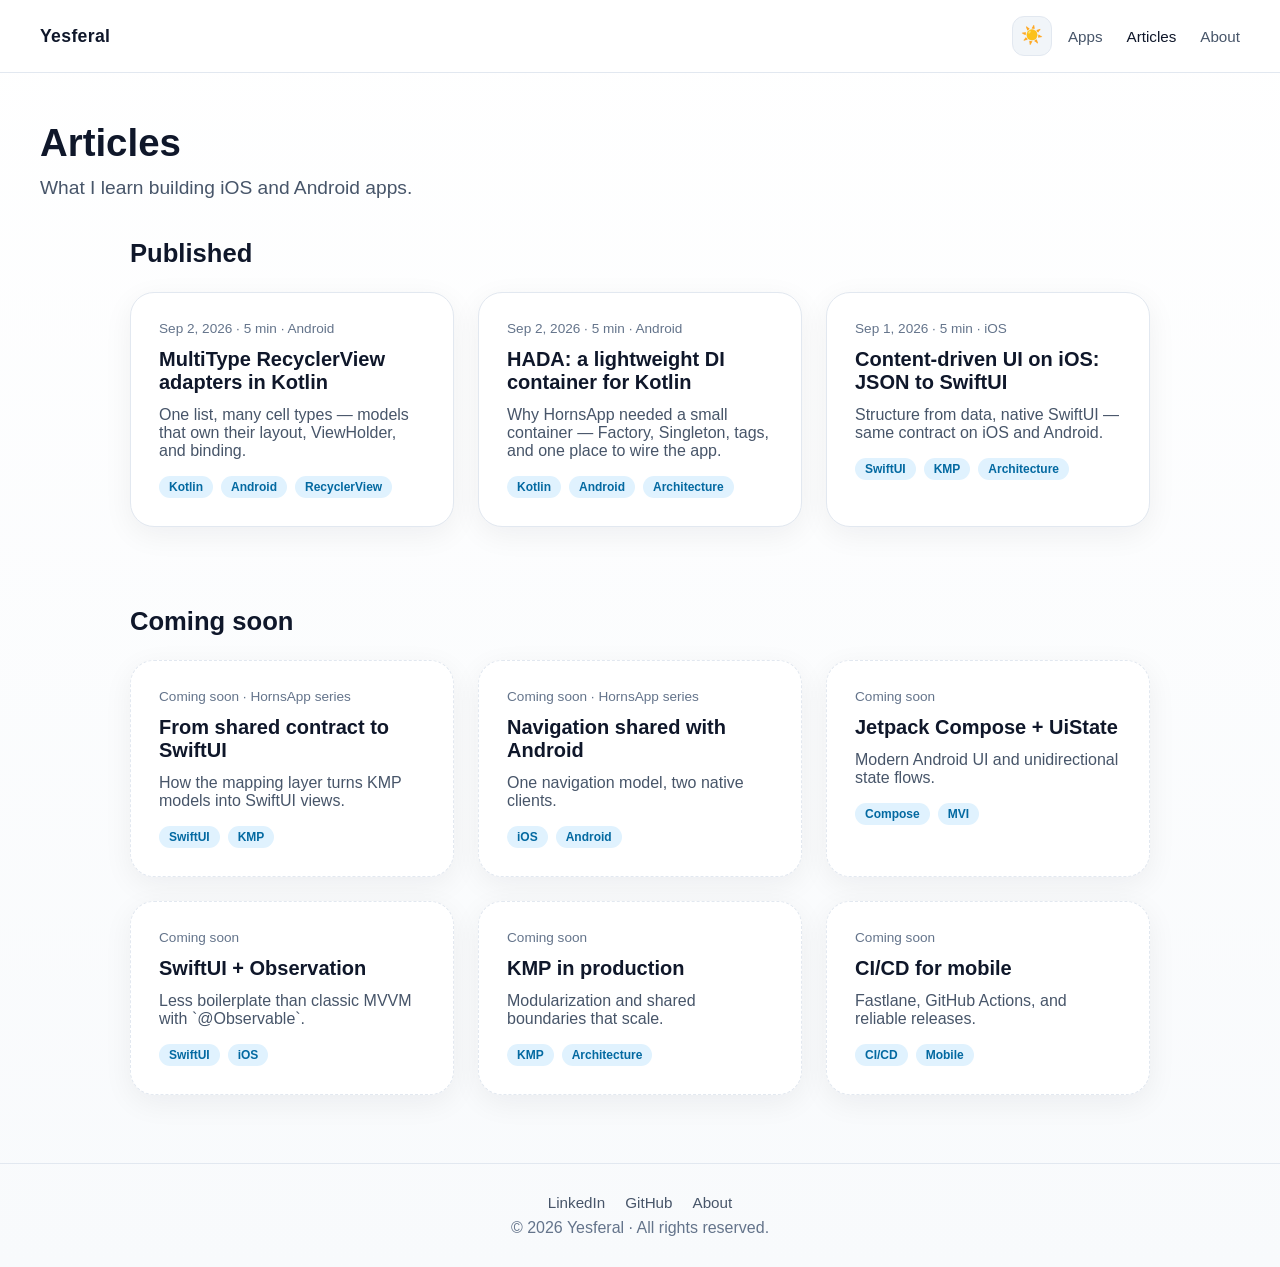
==== commit 0b1e79e9: "Add new article: MultiType adapters" ====
--- a/articles/index.html
+++ b/articles/index.html
@@ -53,6 +53,16 @@
         <h2>Published</h2>
     </div>
     <div class="article-grid">
+        <a class="article-card" href="/articles/multitype-adapter-recyclerview/">
+            <p class="meta">Sep 2, 2026 · 5 min · Android</p>
+            <h3>MultiType RecyclerView adapters in Kotlin</h3>
+            <p>One list, many cell types — models that own their layout, ViewHolder, and binding.</p>
+            <div class="tags">
+                <span class="tag">Kotlin</span>
+                <span class="tag">Android</span>
+                <span class="tag">RecyclerView</span>
+            </div>
+        </a>
         <a class="article-card" href="/articles/hada-kotlin-dependency-injection/">
             <p class="meta">Sep 2, 2026 · 5 min · Android</p>
             <h3>HADA: a lightweight DI container for Kotlin</h3>
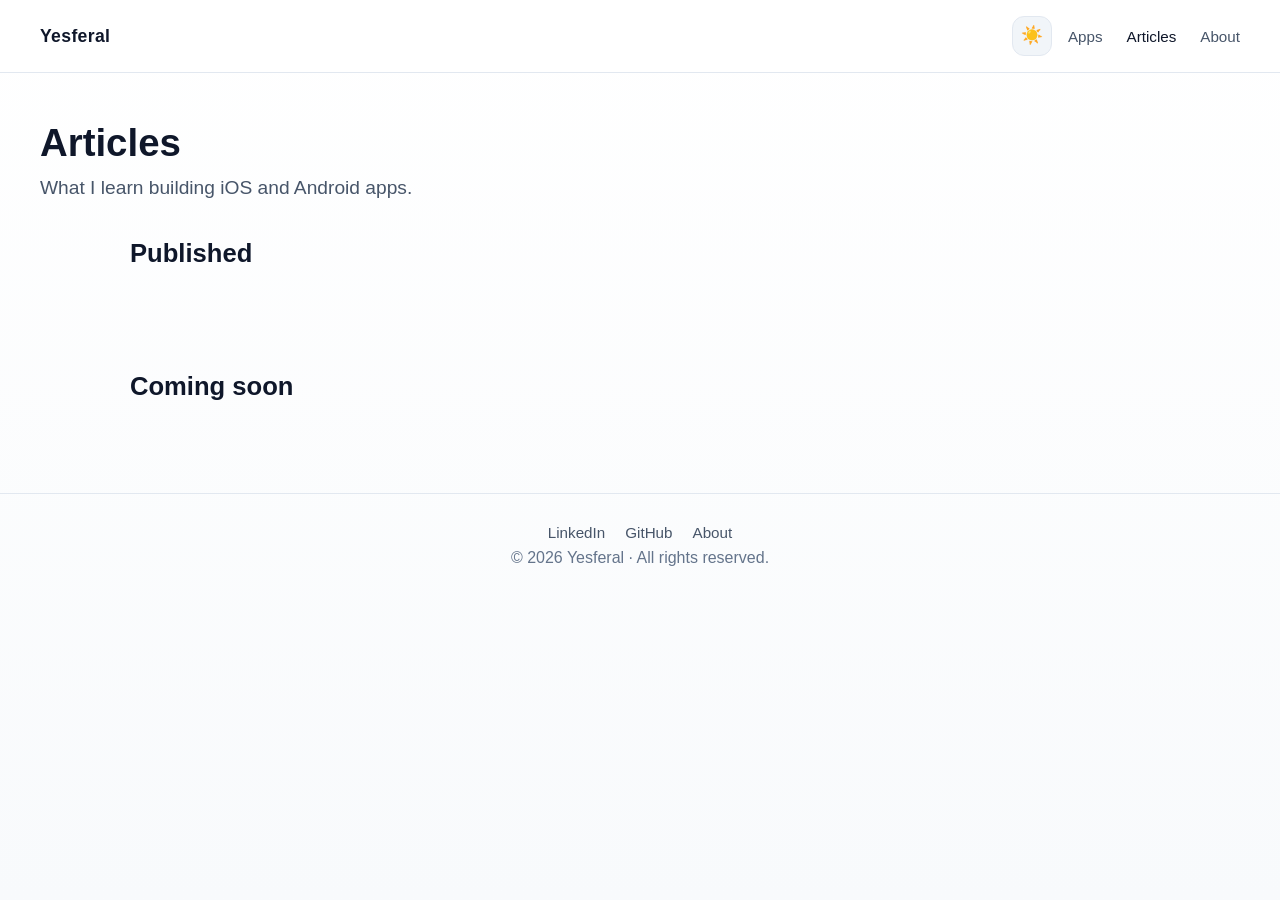
==== commit 58fe5021: "Create catalog source of truth" ====
--- a/articles/index.html
+++ b/articles/index.html
@@ -53,36 +53,8 @@
         <h2>Published</h2>
     </div>
     <div class="article-grid">
-        <a class="article-card" href="/articles/multitype-adapter-recyclerview/">
-            <p class="meta">Sep 2, 2026 · 5 min · Android</p>
-            <h3>MultiType RecyclerView adapters in Kotlin</h3>
-            <p>One list, many cell types — models that own their layout, ViewHolder, and binding.</p>
-            <div class="tags">
-                <span class="tag">Kotlin</span>
-                <span class="tag">Android</span>
-                <span class="tag">RecyclerView</span>
-            </div>
-        </a>
-        <a class="article-card" href="/articles/hada-kotlin-dependency-injection/">
-            <p class="meta">Sep 2, 2026 · 5 min · Android</p>
-            <h3>HADA: a lightweight DI container for Kotlin</h3>
-            <p>Why HornsApp needed a small container — Factory, Singleton, tags, and one place to wire the app.</p>
-            <div class="tags">
-                <span class="tag">Kotlin</span>
-                <span class="tag">Android</span>
-                <span class="tag">Architecture</span>
-            </div>
-        </a>
-        <a class="article-card" href="/articles/content-driven-ui-swiftui/">
-            <p class="meta">Sep 1, 2026 · 5 min · iOS</p>
-            <h3>Content-driven UI on iOS: JSON to SwiftUI</h3>
-            <p>Structure from data, native SwiftUI — same contract on iOS and Android.</p>
-            <div class="tags">
-                <span class="tag">SwiftUI</span>
-                <span class="tag">KMP</span>
-                <span class="tag">Architecture</span>
-            </div>
-        </a>
+<!-- articles:published:start -->
+<!-- articles:published:end -->
     </div>
 </section>
 
@@ -91,42 +63,8 @@
         <h2>Coming soon</h2>
     </div>
     <div class="article-grid">
-        <div class="article-card article-card--soon">
-            <p class="meta">Coming soon · HornsApp series</p>
-            <h3>From shared contract to SwiftUI</h3>
-            <p>How the mapping layer turns KMP models into SwiftUI views.</p>
-            <div class="tags"><span class="tag">SwiftUI</span><span class="tag">KMP</span></div>
-        </div>
-        <div class="article-card article-card--soon">
-            <p class="meta">Coming soon · HornsApp series</p>
-            <h3>Navigation shared with Android</h3>
-            <p>One navigation model, two native clients.</p>
-            <div class="tags"><span class="tag">iOS</span><span class="tag">Android</span></div>
-        </div>
-        <div class="article-card article-card--soon">
-            <p class="meta">Coming soon</p>
-            <h3>Jetpack Compose + UiState</h3>
-            <p>Modern Android UI and unidirectional state flows.</p>
-            <div class="tags"><span class="tag">Compose</span><span class="tag">MVI</span></div>
-        </div>
-        <div class="article-card article-card--soon">
-            <p class="meta">Coming soon</p>
-            <h3>SwiftUI + Observation</h3>
-            <p>Less boilerplate than classic MVVM with `@Observable`.</p>
-            <div class="tags"><span class="tag">SwiftUI</span><span class="tag">iOS</span></div>
-        </div>
-        <div class="article-card article-card--soon">
-            <p class="meta">Coming soon</p>
-            <h3>KMP in production</h3>
-            <p>Modularization and shared boundaries that scale.</p>
-            <div class="tags"><span class="tag">KMP</span><span class="tag">Architecture</span></div>
-        </div>
-        <div class="article-card article-card--soon">
-            <p class="meta">Coming soon</p>
-            <h3>CI/CD for mobile</h3>
-            <p>Fastlane, GitHub Actions, and reliable releases.</p>
-            <div class="tags"><span class="tag">CI/CD</span><span class="tag">Mobile</span></div>
-        </div>
+<!-- articles:coming-soon:start -->
+<!-- articles:coming-soon:end -->
     </div>
 </section>
 
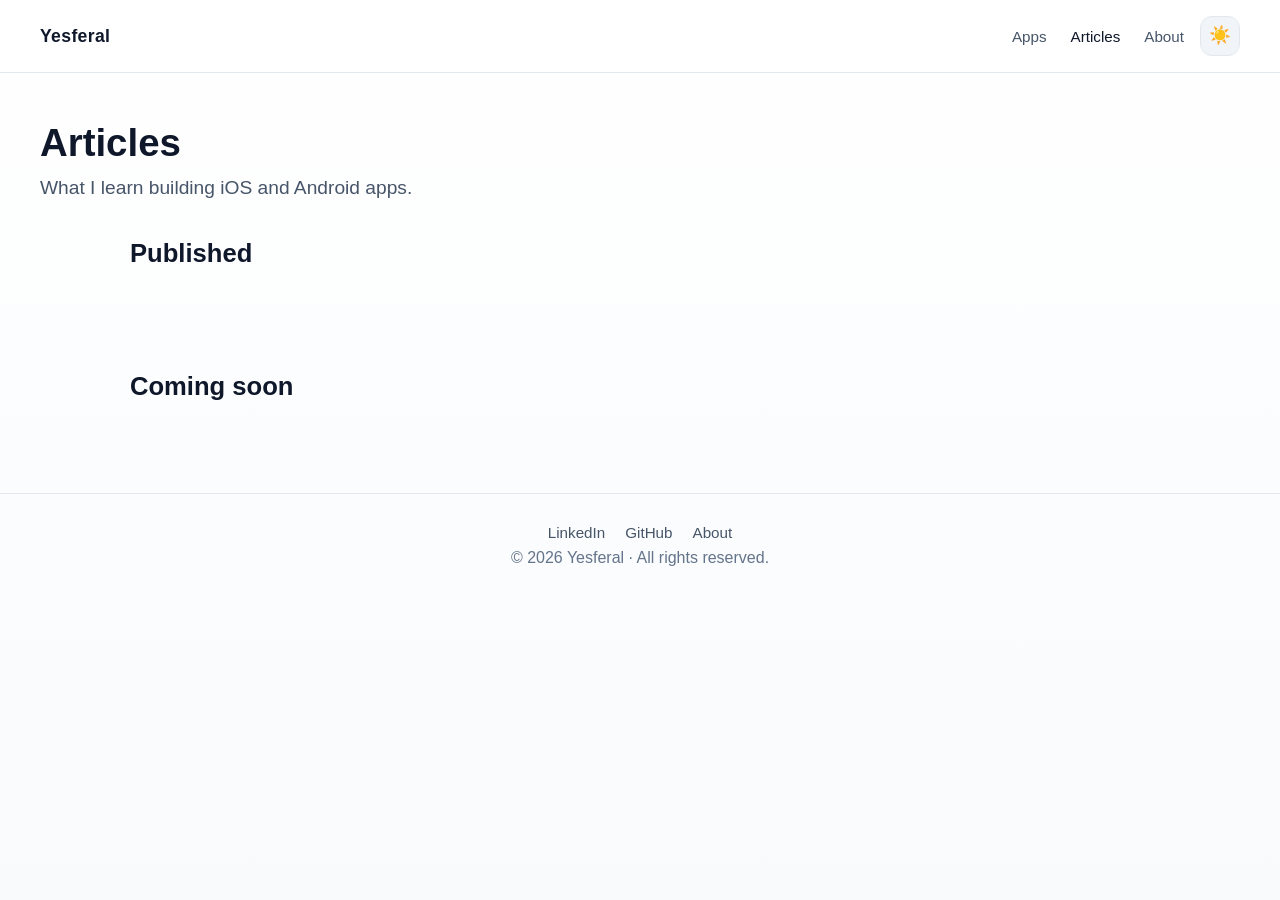
==== commit 2ad5720c: "Update sun button position" ====
--- a/articles/index.html
+++ b/articles/index.html
@@ -34,12 +34,12 @@
 <nav class="nav">
     <a class="nav-brand" href="/">Yesferal</a>
     <div class="nav-actions">
-        <button type="button" class="theme-toggle" id="theme-toggle" aria-label="Toggle theme">🌙</button>
         <div class="nav-links">
             <a href="/">Apps</a>
             <a class="active" href="/articles/">Articles</a>
             <a href="/#about">About</a>
         </div>
+        <button type="button" class="theme-toggle" id="theme-toggle" aria-label="Toggle theme">🌙</button>
     </div>
 </nav>
 
--- a/styles.css
+++ b/styles.css
@@ -14,35 +14,52 @@
   --bg-start: #020617;
   --bg-end: #0f172a;
   --text: #ffffff;
-  --text-muted: #94a3b8;
-  --text-subtle: #64748b;
+  --text-muted: #cbd5e1;
+  --text-subtle: #94a3b8;
   --card-bg: rgba(255, 255, 255, 0.05);
   --card-hover: rgba(255, 255, 255, 0.08);
-  --card-border: rgba(255, 255, 255, 0.06);
+  --card-border: rgba(255, 255, 255, 0.1);
   --nav-bg: rgba(2, 6, 23, 0.75);
-  --nav-border: rgba(255, 255, 255, 0.06);
-  --link: #38bdf8;
-  --tag-bg: rgba(56, 189, 248, 0.12);
-  --tag-text: #7dd3fc;
+  --nav-border: rgba(255, 255, 255, 0.08);
+  /* Accent: bright enough for text/links on dark surfaces */
+  --link: #7dd3fc;
+  --tag-bg: rgba(14, 165, 233, 0.18);
+  --tag-text: #e0f2fe;
   --code-bg: rgba(255, 255, 255, 0.08);
   --pre-bg: #010409;
   --pre-border: rgba(255, 255, 255, 0.08);
   --diagram-bg: rgba(255, 255, 255, 0.04);
-  --callout-bg: rgba(56, 189, 248, 0.08);
+  --callout-bg: rgba(14, 165, 233, 0.12);
   --callout-border: #38bdf8;
   --strong: #f8fafc;
   --body-text: #cbd5e1;
-  --btn-muted-bg: rgba(255, 255, 255, 0.1);
-  --btn-muted-hover: rgba(255, 255, 255, 0.18);
+  --btn-muted-bg: rgba(255, 255, 255, 0.08);
+  --btn-muted-hover: rgba(255, 255, 255, 0.14);
   --carousel-btn-bg: rgba(255, 255, 255, 0.08);
-  --carousel-btn-border: rgba(255, 255, 255, 0.1);
-  --footer-border: rgba(255, 255, 255, 0.08);
+  --carousel-btn-border: rgba(255, 255, 255, 0.12);
+  --footer-border: rgba(255, 255, 255, 0.1);
   --shadow: none;
   --theme-toggle-bg: rgba(255, 255, 255, 0.08);
-  --hero-glow: rgba(56, 189, 248, 0.15);
-  --hero-btn-primary-bg: #38bdf8;
-  --hero-btn-primary-text: #020617;
-  --hero-btn-secondary-bg: rgba(255, 255, 255, 0.08);
+  --hero-glow: rgba(14, 165, 233, 0.18);
+  /* Solid blue + white text (same pattern as light mode, WCAG AA) */
+  --btn-primary-bg: #0369a1;
+  --btn-primary-text: #ffffff;
+  --btn-primary-hover: #075985;
+  --btn-secondary-bg: rgba(255, 255, 255, 0.06);
+  --btn-secondary-text: #f8fafc;
+  --btn-secondary-border: rgba(148, 163, 184, 0.4);
+  --btn-secondary-hover: rgba(255, 255, 255, 0.12);
+  --play-bg: #22c55e;
+  --play-text: #052e16;
+  --play-hover: #16a34a;
+  --appstore-bg: var(--btn-secondary-bg);
+  --appstore-text: var(--btn-secondary-text);
+  --appstore-border: var(--btn-secondary-border);
+  --appstore-hover: var(--btn-secondary-hover);
+  /* Aliases used by older rules */
+  --hero-btn-primary-bg: var(--btn-primary-bg);
+  --hero-btn-primary-text: var(--btn-primary-text);
+  --hero-btn-secondary-bg: var(--btn-secondary-bg);
 }
 
 [data-theme="light"] {
@@ -59,7 +76,7 @@
   --nav-border: #e2e8f0;
   --link: #0369a1;
   --tag-bg: #e0f2fe;
-  --tag-text: #0369a1;
+  --tag-text: #0c4a6e;
   --code-bg: #f1f5f9;
   --pre-bg: #f8fafc;
   --pre-border: #e2e8f0;
@@ -76,9 +93,23 @@
   --shadow: 0 8px 30px rgba(15, 23, 42, 0.06);
   --theme-toggle-bg: #f1f5f9;
   --hero-glow: rgba(2, 132, 199, 0.12);
-  --hero-btn-primary-bg: #0284c7;
-  --hero-btn-primary-text: #ffffff;
-  --hero-btn-secondary-bg: #f1f5f9;
+  --btn-primary-bg: #0369a1;
+  --btn-primary-text: #ffffff;
+  --btn-primary-hover: #075985;
+  --btn-secondary-bg: #f8fafc;
+  --btn-secondary-text: #0f172a;
+  --btn-secondary-border: #cbd5e1;
+  --btn-secondary-hover: #f1f5f9;
+  --play-bg: #16a34a;
+  --play-text: #ffffff;
+  --play-hover: #15803d;
+  --appstore-bg: var(--btn-secondary-bg);
+  --appstore-text: var(--btn-secondary-text);
+  --appstore-border: var(--btn-secondary-border);
+  --appstore-hover: var(--btn-secondary-hover);
+  --hero-btn-primary-bg: var(--btn-primary-bg);
+  --hero-btn-primary-text: var(--btn-primary-text);
+  --hero-btn-secondary-bg: var(--btn-secondary-bg);
 }
 
 body {
@@ -172,11 +203,11 @@
 .hero-pill {
   padding: 6px 14px;
   border-radius: 999px;
-  border: 1px solid var(--card-border);
-  background: var(--card-bg);
+  border: none;
+  background: var(--tag-bg);
   font-size: 0.85rem;
   font-weight: 600;
-  color: var(--text-muted);
+  color: var(--tag-text);
 }
 
 .hero-actions {
@@ -192,27 +223,27 @@
   text-decoration: none;
   font-weight: 600;
   font-size: 0.95rem;
-  transition: background 0.2s ease, transform 0.2s ease;
+  transition: background 0.2s ease, transform 0.2s ease, border-color 0.2s ease;
 }
 
 .hero-btn-primary {
-  background: var(--hero-btn-primary-bg);
-  color: var(--hero-btn-primary-text);
+  background: var(--btn-primary-bg);
+  color: var(--btn-primary-text);
 }
 
 .hero-btn-primary:hover {
-  filter: brightness(1.08);
+  background: var(--btn-primary-hover);
   transform: translateY(-1px);
 }
 
 .hero-btn-secondary {
-  background: var(--hero-btn-secondary-bg);
-  color: var(--text);
-  border: 1px solid var(--card-border);
+  background: var(--btn-secondary-bg);
+  color: var(--btn-secondary-text);
+  border: 1px solid var(--btn-secondary-border);
 }
 
 .hero-btn-secondary:hover {
-  background: var(--btn-muted-hover);
+  background: var(--btn-secondary-hover);
 }
 
 .hero-visual {
@@ -309,15 +340,17 @@
   display: inline-block;
   padding: 10px 18px;
   border-radius: 12px;
-  background: var(--hero-btn-primary-bg);
-  color: var(--hero-btn-primary-text);
+  background: var(--btn-secondary-bg);
+  color: var(--btn-secondary-text);
+  border: 1px solid var(--btn-secondary-border);
   text-decoration: none;
   font-weight: 600;
   font-size: 0.9rem;
+  transition: background 0.2s ease, border-color 0.2s ease;
 }
 
 .about-link:hover {
-  filter: brightness(1.08);
+  background: var(--btn-secondary-hover);
 }
 
 .about-card {
@@ -376,21 +409,22 @@
 }
 
 .play {
-  background: #22c55e;
-  color: black;
+  background: var(--play-bg);
+  color: var(--play-text);
 }
 
 .play:hover {
-  background: #16a34a;
+  background: var(--play-hover);
 }
 
 .appstore {
-  background: white;
-  color: black;
+  background: var(--appstore-bg);
+  color: var(--appstore-text);
+  border: 1px solid var(--appstore-border);
 }
 
 .appstore:hover {
-  background: #e2e8f0;
+  background: var(--appstore-hover);
 }
 
 .store-btn {
@@ -606,6 +640,16 @@
   color: var(--text);
 }
 
+.app-page-link {
+  display: block;
+  text-decoration: none;
+  color: inherit;
+}
+
+.app-page-link:hover h3 {
+  color: var(--link);
+}
+
 /* Article cards */
 .article-grid {
   display: grid;
@@ -679,6 +723,7 @@
   color: var(--tag-text);
   font-size: 0.75rem;
   font-weight: 600;
+  letter-spacing: 0.01em;
 }
 
 /* Article page */
@@ -844,21 +889,23 @@
   text-decoration: none;
   font-weight: 600;
   font-size: 0.9rem;
-  background: var(--btn-muted-bg);
-  color: var(--text);
+  background: var(--btn-secondary-bg);
+  color: var(--btn-secondary-text);
+  border: 1px solid var(--btn-secondary-border);
 }
 
 .share-btn:hover {
-  background: var(--btn-muted-hover);
+  background: var(--btn-secondary-hover);
 }
 
 .share-btn.linkedin {
-  background: #0a66c2;
-  color: white;
+  background: var(--btn-primary-bg);
+  color: var(--btn-primary-text);
+  border-color: transparent;
 }
 
 .share-btn.linkedin:hover {
-  background: #004182;
+  background: var(--btn-primary-hover);
 }
 
 .footer-links {
